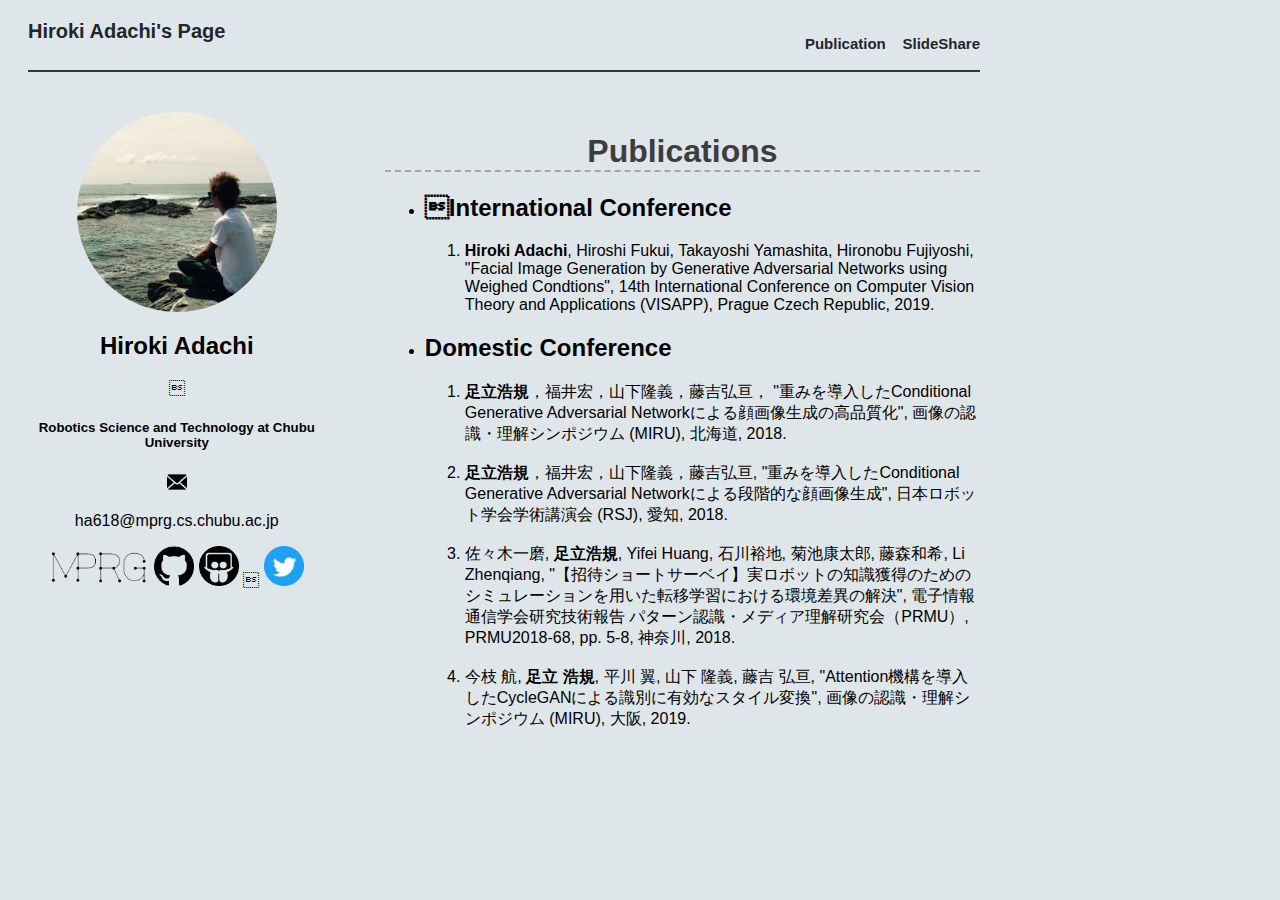
==== Publications.html @ 8cba9cc4 "change" ====
<!DOCTYPE html>
<html>
<head>
<meta charset="UTF-8">
<title>Publications</title>
<link rel="stylesheet" type="text/css" href="./css/style.css">
</head>
<body>

<div id="site-box">
  <div id="header">
    <div id="header-left">
      <a class="cp_link" href="./index.html">Hiroki Adachi's Page</a>
    </div>
    <div id="header-right">
      <ul style="list-style:none">
        <li style="display:inline"><a class="cp_link" href="./Publications.html">Publication</a></li>
        <li style="display:inline-block">&nbsp;&nbsp;</li>
        <li style="display:inline"><a class="cp_link" href="./SlideShare.html">SlideShare</a></li>
      </ul>
    </div>
  </div>

<div id="left-box">
  <center>
    <div class="box">
      <a href="./index.html">
        <img class="image" weight="300" height="300" src="./img/IMG_0479.jpg">
      </a>
    </div>
    <h2>Hiroki Adachi</h2>
    <h5>Robotics Science and Technology at Chubu University</h5>
    <img width=20 src="./img/Email.png">
      <p>ha618@mprg.cs.chubu.ac.jp</p>
    <a target="_blank" href="http://mprg.jp/"><img width=100 src="./img/mprg.png"></a>
    <a target="_blank" href="https://github.com/hirokiadachi"><img width=40 src="./img/github.png" alt="GitHub"></a>
    <a target="_blank" href="https://www.slideshare.net/ha618"><img width=40 src="./img/slideshare.png" alt="SlideShare"></a>
    <a target="_blank" href="https://twitter.com/hiroki_a618"><img width=40 src="./img/Twitter.png" alt="Twitter"></a>
  </center>
</div>

<div id="right-box">
  <h1><center>Publications</center></h1>
  <ul>
  <!------------------ International Conference ------------------->
  <li><h2>International Conference</h2></li>
    <ol>
      <li><b>Hiroki Adachi</b>, Hiroshi Fukui, Takayoshi Yamashita, Hironobu Fujiyoshi,
        "Facial Image Generation by Generative Adversarial Networks using Weighed Condtions",
        14th International Conference on Computer Vision Theory and Applications (VISAPP),
        Prague Czech Republic, 2019.</li>
    </ol>
  <!------------------- Domestic Conferecne ----------------------->
  <li><h2>Domestic Conference</h2></li>
    <ol>
      <li><b>足立浩規</b>，福井宏，山下隆義，藤吉弘亘，
          "重みを導入したConditional Generative Adversarial Networkによる顔画像生成の高品質化",
          画像の認識・理解シンポジウム (MIRU), 北海道, 2018.</li><br>
      <li><b>足立浩規</b>，福井宏，山下隆義，藤吉弘亘,
          "重みを導入したConditional Generative Adversarial Networkによる段階的な顔画像生成",
          日本ロボット学会学術講演会 (RSJ), 愛知, 2018.</li><br>
      <li>佐々木一磨, <b>足立浩規</b>, Yifei Huang, 石川裕地, 菊池康太郎, 藤森和希, Li Zhenqiang,
          "【招待ショートサーベイ】実ロボットの知識獲得のためのシミュレーションを用いた転移学習における環境差異の解決",
          電子情報通信学会研究技術報告 パターン認識・メディア理解研究会（PRMU）,
          PRMU2018-68, pp. 5-8, 神奈川, 2018.</li><br>
      <li>今枝 航, <b>足立 浩規</b>, 平川 翼, 山下 隆義, 藤吉 弘亘,
          "Attention機構を導入したCycleGANによる識別に有効なスタイル変換",
          画像の認識・理解シンポジウム (MIRU), 大阪, 2019.</li><br>
    </ol>
  <ul>
</div>
</div>
</body>
</html>
---- css/style.css ----
#site-box{width: 992px;}

body{
     background-color: #dfe6e9;
     text: #1e272e;
     font-family: "Hiragino Kaku Gothic ProN","メイリオ", sans-serif;
    }


#header{height: 50px;
        margin: 20px;
        text-align: center;
        border-bottom: 2px solid #2d3436
       }

#header-left{
             font-weight: 900;
             float: left;
             width: 40%;
             font-size: 20px;
             text-align: left;
             }

#header-right{
              font-weight: 900;
              float: right;
              width:40%;
              font-size: 15px;
              text-align: right;
             }


h1{
    color: #3d3d3d;
    border-bottom: dashed 2px #aaa69d;
    text-align: center;
  }

h4{
   text-align: left;
  }

a{
  text-decoration: none;
 }

.cp_link {
	       　display: inline-block;
	       　padding: 0.3em;
	         transition: .5s;
	         transform: scale(1);
           color: #1e272e;
         }

.cp_link:hover {
	transform: scale(1.15);
}

.box{
  width: 200px;
  height: 200px;
  position: relative;
  overflow: hidden;
  border-radius: 300px;
}

.image{
  position: absolute;
  top: 40%;
  left: 90%;
  transform: translate(-80%, -42%);
  border: 2px solid #2d3436;
  box-shadow: 0px 0px 20px -5px rgba(0, 0, 0, 0.8);
}

#image-box{
  float: left;
  width: 30%;
  height: 10px;
}

#left-box{
           float: left;
           width: 30%;
           margin: 20px;}

#right-box {
            float: right;
            width: 60%;
            margin: 20px;
           }

#icon {
       width: 50px;
       height: 50px;
      }

#slide{
       width: 60%;
       float: right;
       border: 2px dashed #aaa69d;
      }

img {transition: 0.2s;}
img:hover {opacity: 0.35;
           filter: alpha(opacity=70);
           -ms-filter: "alpha(opacity=70)";
          }
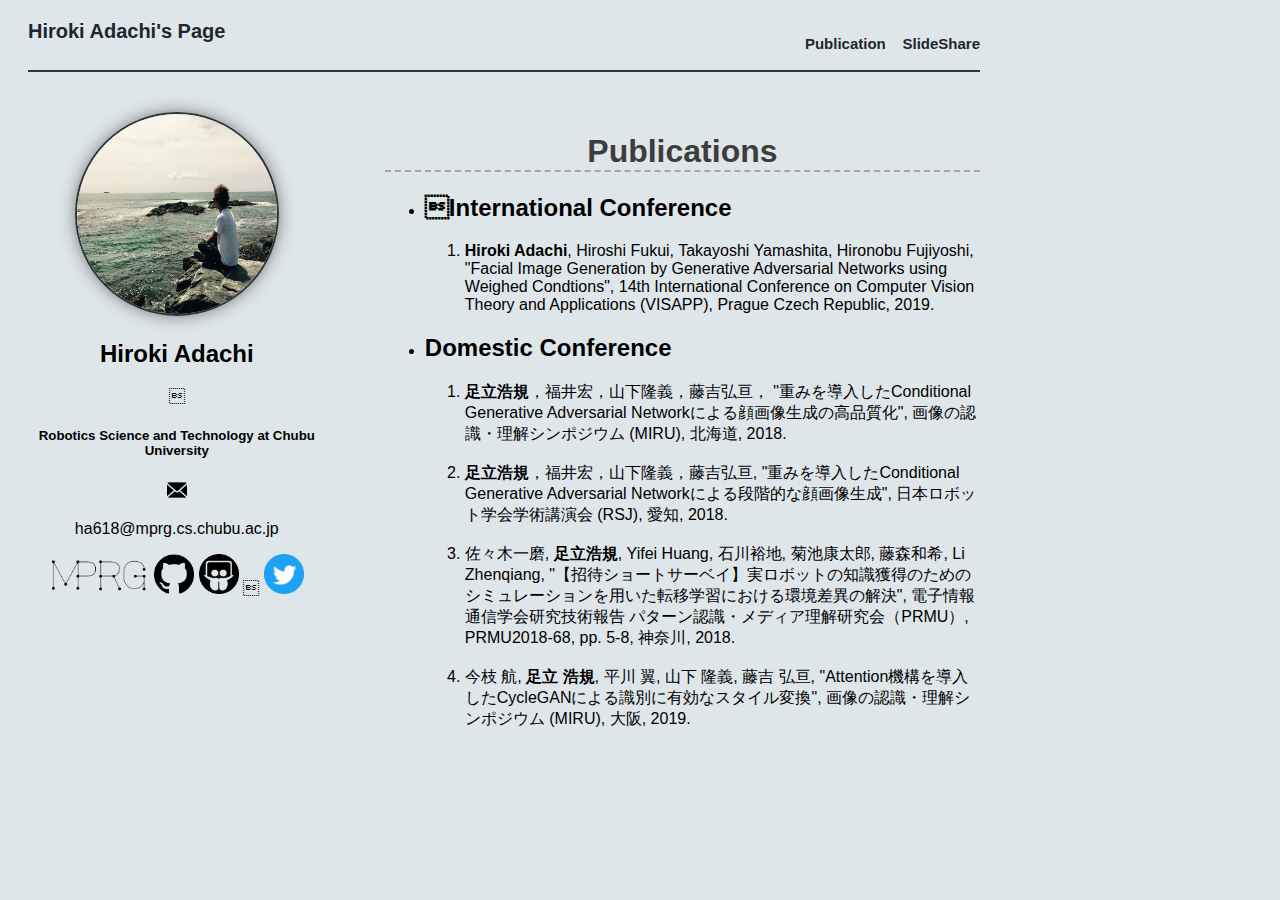
==== commit 8a2e55a3: "change" ====
--- a/Publications.html
+++ b/Publications.html
@@ -23,11 +23,9 @@
 
 <div id="left-box">
   <center>
-    <div class="box">
-      <a href="./index.html">
-        <img class="image" weight="300" height="300" src="./img/IMG_0479.jpg">
-      </a>
-    </div>
+    <a href="./index.html">
+      <img id="face-image" src="./img/IMG_0479.jpg">
+    </a>
     <h2>Hiroki Adachi</h2>
     <h5>Robotics Science and Technology at Chubu University</h5>
     <img width=20 src="./img/Email.png">
--- a/css/style.css
+++ b/css/style.css
@@ -79,6 +79,13 @@
   height: 10px;
 }
 
+#face-image{
+  width: 200px;
+  height: 200px;
+  border-radius: 50%;
+  border: 2px solid #2d3436;
+  box-shadow: 0px 0px 20px -5px rgba(0, 0, 0, 0.8);
+}
 #left-box{
            float: left;
            width: 30%;
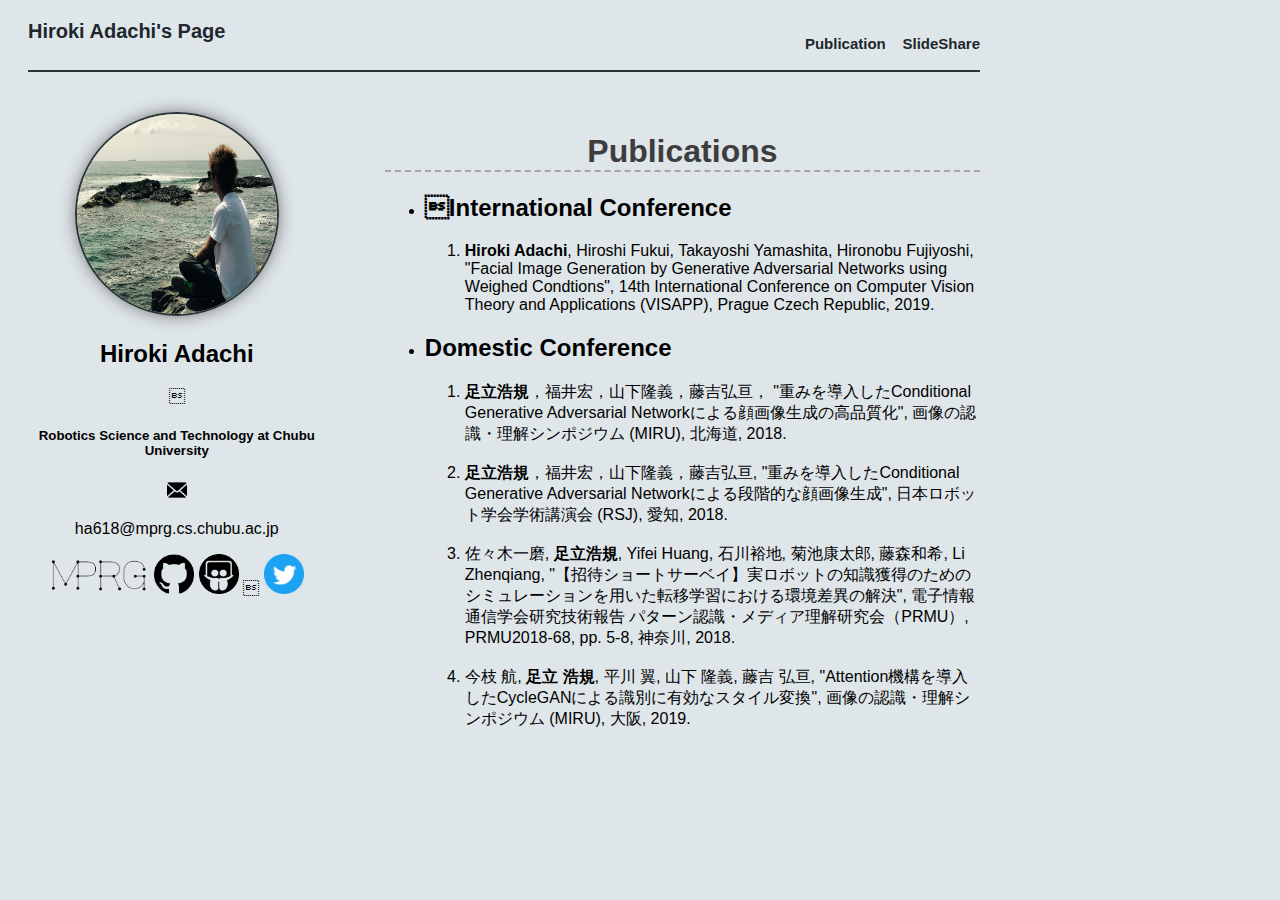
==== commit 66830f22: "change" ====
--- a/Publications.html
+++ b/Publications.html
@@ -24,7 +24,7 @@
 <div id="left-box">
   <center>
     <a href="./index.html">
-      <img id="face-image" src="./img/IMG_0479.jpg">
+      <img id="face-image" src="./img/web_page_image.png">
     </a>
     <h2>Hiroki Adachi</h2>
     <h5>Robotics Science and Technology at Chubu University</h5>
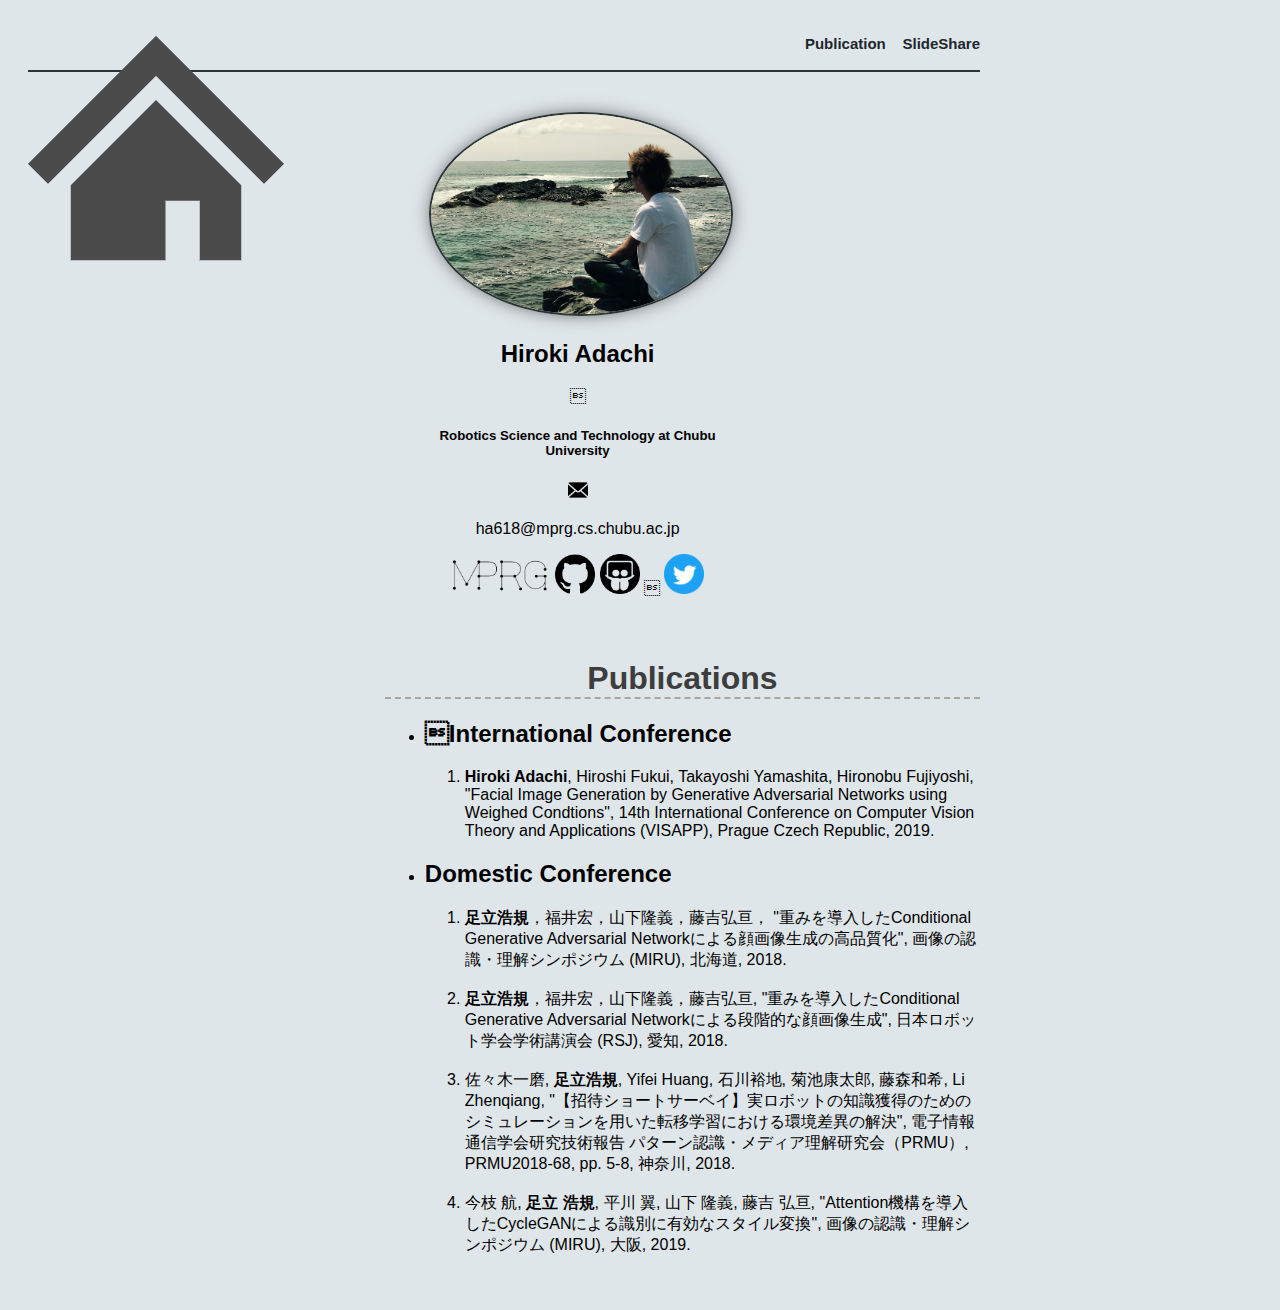
==== commit 6d037849: "update infomation" ====
--- a/Publications.html
+++ b/Publications.html
@@ -10,7 +10,9 @@
 <div id="site-box">
   <div id="header">
     <div id="header-left">
-      <a class="cp_link" href="./index.html">Hiroki Adachi's Page</a>
+      <a class="cp_link" href="./index.html">
+        <img id="home-icon" src="./img/Home_icon.png">
+      </a>
     </div>
     <div id="header-right">
       <ul style="list-style:none">
--- a/css/style.css
+++ b/css/style.css
@@ -80,7 +80,7 @@
 }
 
 #face-image{
-  width: 200px;
+  width: 300px;
   height: 200px;
   border-radius: 50%;
   border: 2px solid #2d3436;
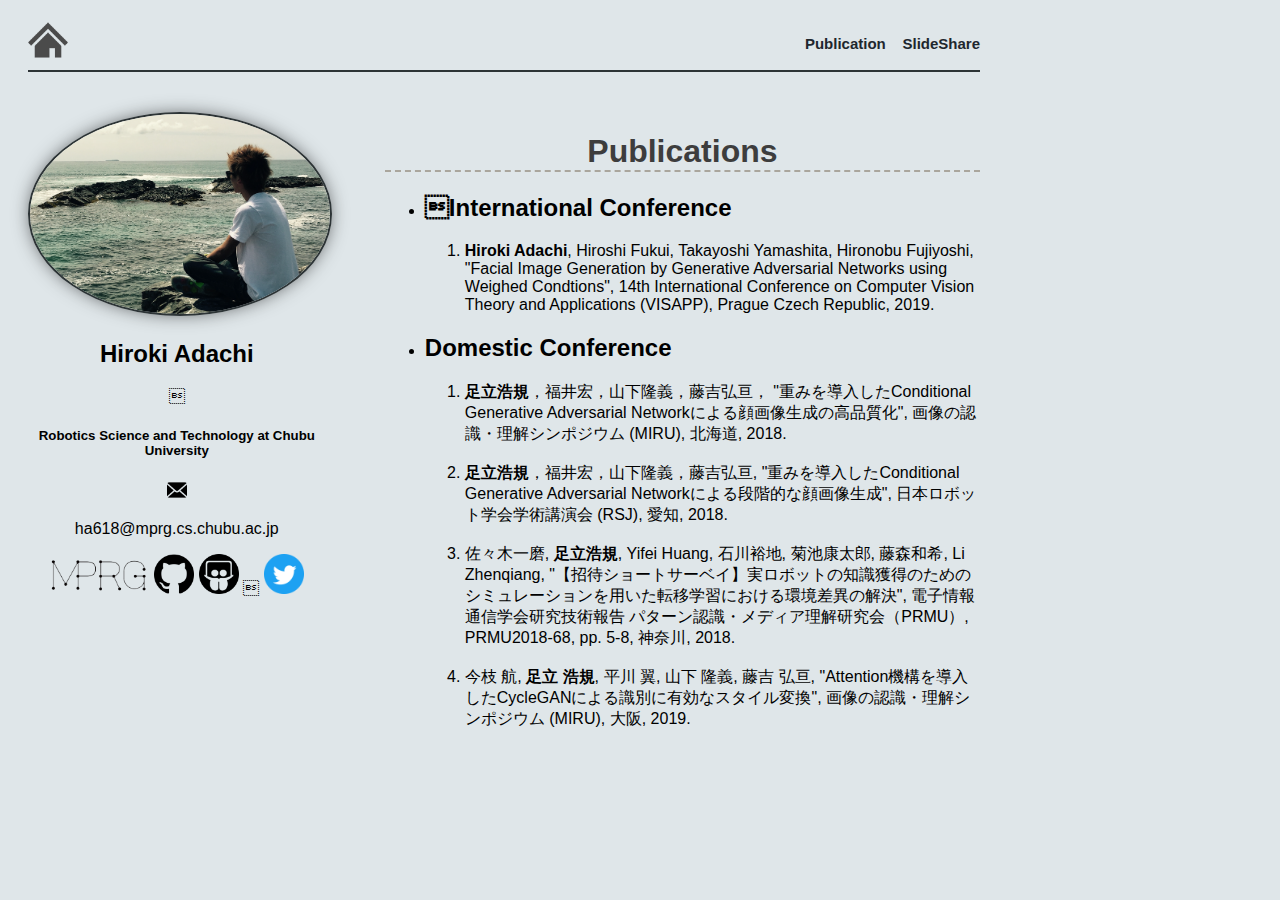
==== commit af8958f8: "edit icon size" ====
--- a/Publications.html
+++ b/Publications.html
@@ -11,7 +11,7 @@
   <div id="header">
     <div id="header-left">
       <a class="cp_link" href="./index.html">
-        <img id="home-icon" src="./img/Home_icon.png">
+        <img width=40 id="home-icon" src="./img/Home_icon.png">
       </a>
     </div>
     <div id="header-right">
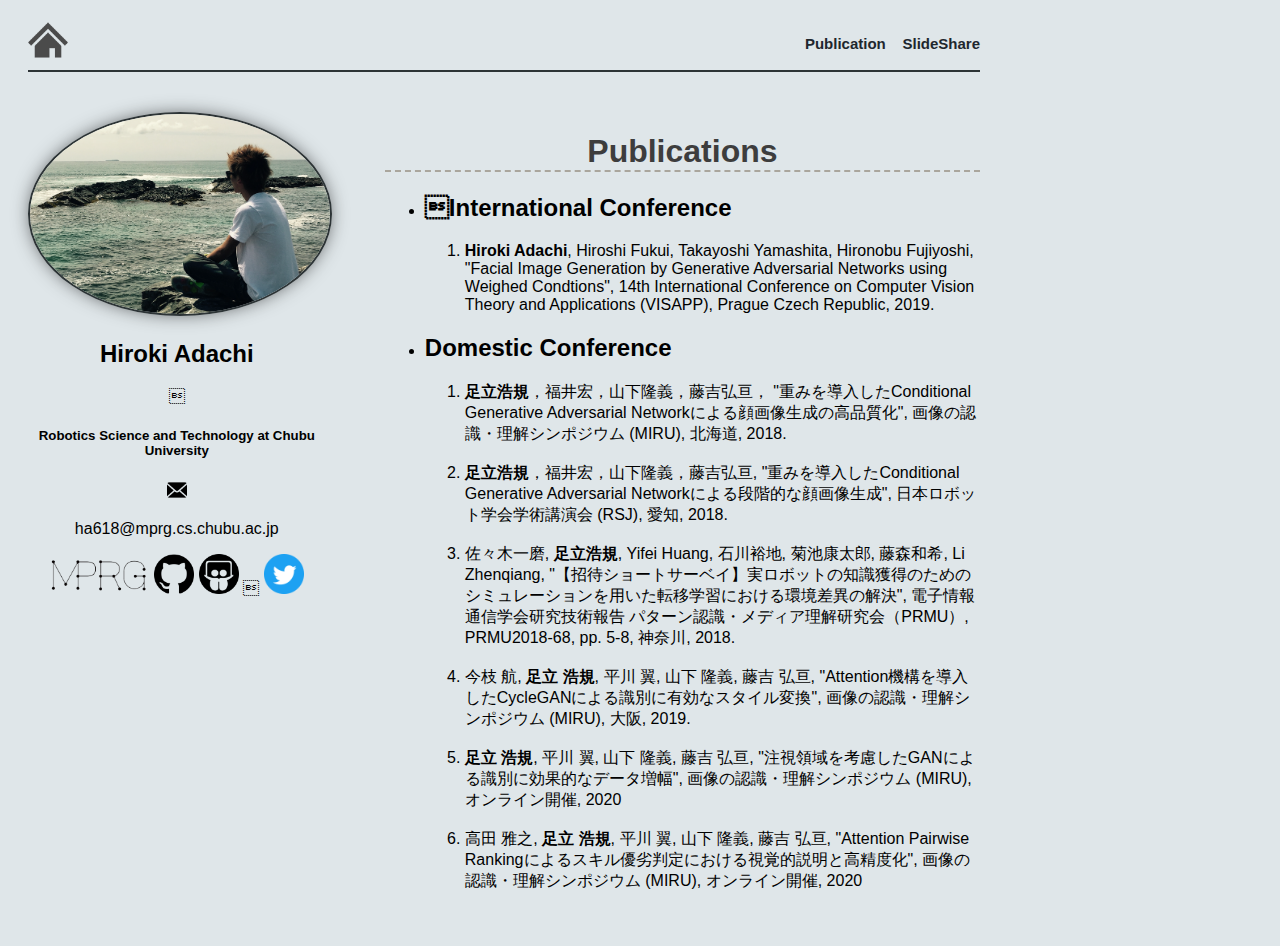
==== commit 30ab14cf: "updated" ====
--- a/Publications.html
+++ b/Publications.html
@@ -66,6 +66,12 @@
       <li>今枝 航, <b>足立 浩規</b>, 平川 翼, 山下 隆義, 藤吉 弘亘,
           "Attention機構を導入したCycleGANによる識別に有効なスタイル変換",
           画像の認識・理解シンポジウム (MIRU), 大阪, 2019.</li><br>
+      <li><b>足立 浩規</b>, 平川 翼, 山下 隆義, 藤吉 弘亘,
+      	  "注視領域を考慮したGANによる識別に効果的なデータ増幅",
+      	  画像の認識・理解シンポジウム (MIRU), オンライン開催, 2020</li><br>
+      <li>高田 雅之, <b>足立 浩規</b>, 平川 翼, 山下 隆義, 藤吉 弘亘,
+      	  "Attention Pairwise Rankingによるスキル優劣判定における視覚的説明と高精度化",
+      	  画像の認識・理解シンポジウム (MIRU), オンライン開催, 2020</li><br>
     </ol>
   <ul>
 </div>
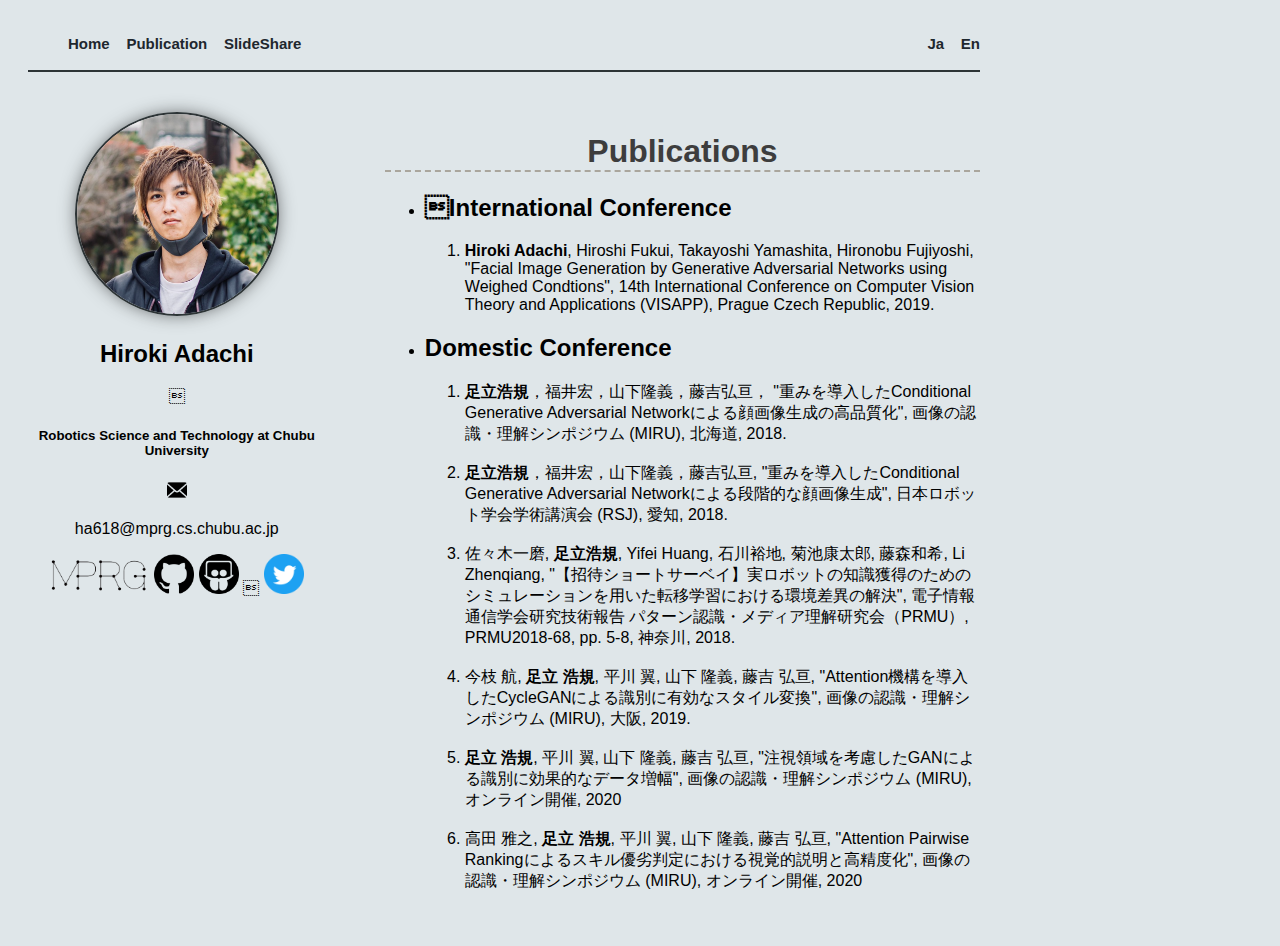
==== commit 2700130f: "[update] update profile" ====
--- a/Publications.html
+++ b/Publications.html
@@ -10,15 +10,19 @@
 <div id="site-box">
   <div id="header">
     <div id="header-left">
-      <a class="cp_link" href="./index.html">
-        <img width=40 id="home-icon" src="./img/Home_icon.png">
-      </a>
+      <ul style="list-style:none">
+        <li style="display:inline-block"><a class="cp_link" href="./index.html">Home</a></li>
+        <li style="display:inline-block">&nbsp;&nbsp;</li>
+        <li style="display:inline"><a class="cp_link" href="./Publications.html">Publication</a></li>
+        <li style="display:inline-block">&nbsp;&nbsp;</li>
+        <li style="display:inline"><a class="cp_link" href="./SlideShare.html">SlideShare</a></li>
+      </ul>
     </div>
     <div id="header-right">
       <ul style="list-style:none">
-        <li style="display:inline"><a class="cp_link" href="./Publications.html">Publication</a></li>
+        <li style="display:inline-block"><a class="cp_link" href="./index.html">Ja</a></li>
         <li style="display:inline-block">&nbsp;&nbsp;</li>
-        <li style="display:inline"><a class="cp_link" href="./SlideShare.html">SlideShare</a></li>
+        <li style="display:inline"><a class="cp_link" href="./Publications.html">En</a></li>
       </ul>
     </div>
   </div>
@@ -26,7 +30,7 @@
 <div id="left-box">
   <center>
     <a href="./index.html">
-      <img id="face-image" src="./img/web_page_image.png">
+      <img id="face-image" src="./img/profile_image.png">
     </a>
     <h2>Hiroki Adachi</h2>
     <h5>Robotics Science and Technology at Chubu University</h5>
--- a/css/style.css
+++ b/css/style.css
@@ -17,14 +17,14 @@
              font-weight: 900;
              float: left;
              width: 40%;
-             font-size: 20px;
+             font-size: 15px;
              text-align: left;
              }
 
 #header-right{
               font-weight: 900;
               float: right;
-              width:40%;
+              width: 40%;
               font-size: 15px;
               text-align: right;
              }
@@ -80,7 +80,7 @@
 }
 
 #face-image{
-  width: 300px;
+  width: 200px;
   height: 200px;
   border-radius: 50%;
   border: 2px solid #2d3436;
@@ -108,7 +108,7 @@
        border: 2px dashed #aaa69d;
       }
 
-img {transition: 0.2s;}
+img {transition: 0.5s;}
 img:hover {opacity: 0.35;
            filter: alpha(opacity=70);
            -ms-filter: "alpha(opacity=70)";
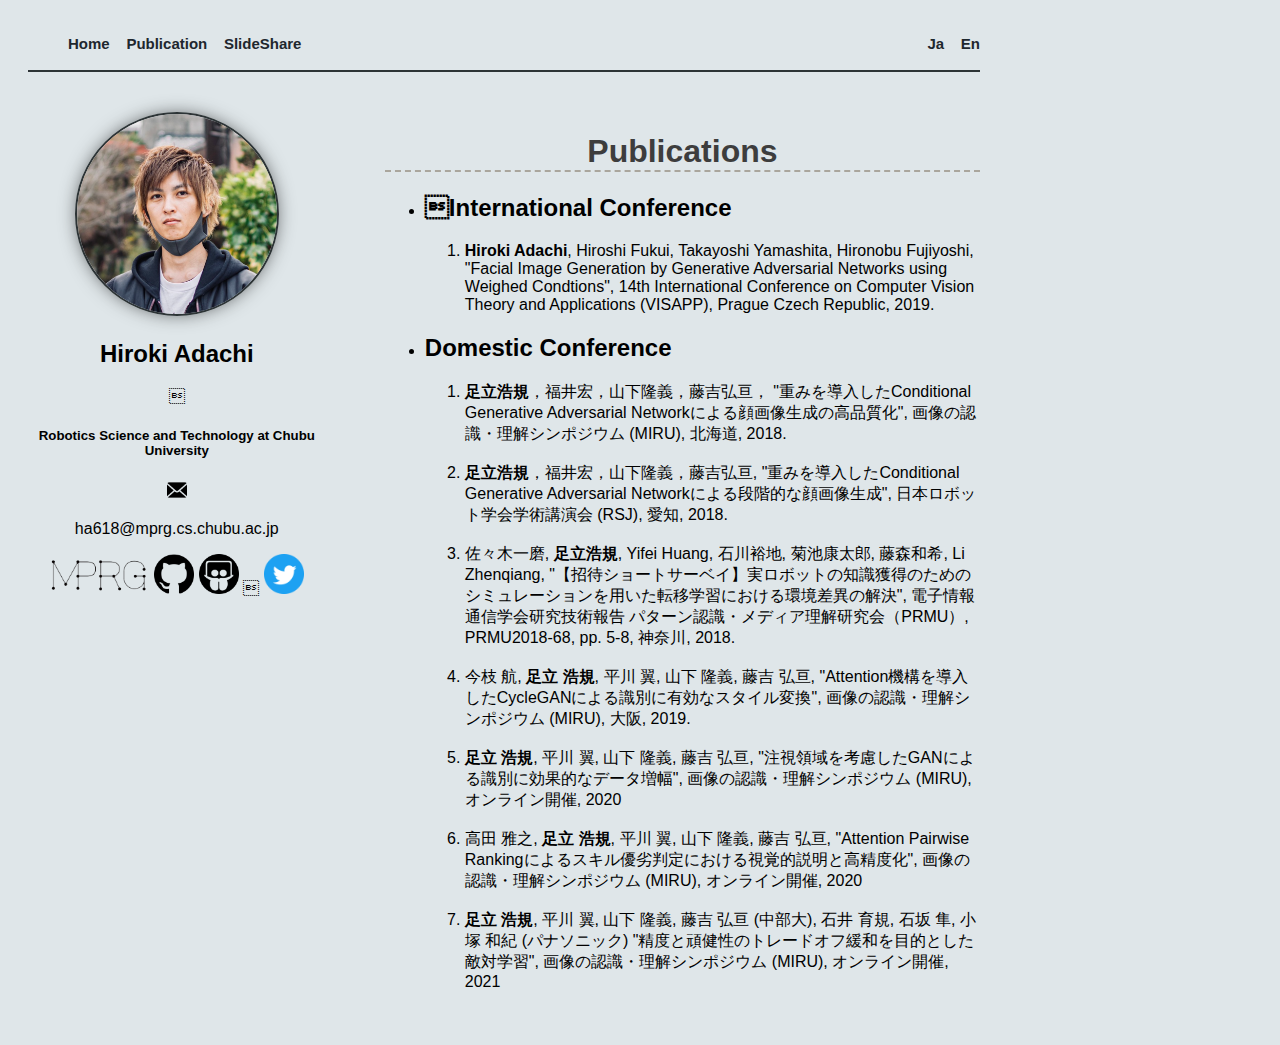
==== commit 3c642ae4: "Update publication" ====
--- a/Publications.html
+++ b/Publications.html
@@ -76,6 +76,9 @@
       <li>高田 雅之, <b>足立 浩規</b>, 平川 翼, 山下 隆義, 藤吉 弘亘,
       	  "Attention Pairwise Rankingによるスキル優劣判定における視覚的説明と高精度化",
       	  画像の認識・理解シンポジウム (MIRU), オンライン開催, 2020</li><br>
+      <li><b>足立 浩規</b>, 平川 翼, 山下 隆義, 藤吉 弘亘 (中部大), 石井 育規, 石坂 隼, 小塚 和紀 (パナソニック)
+          "精度と頑健性のトレードオフ緩和を目的とした敵対学習",
+          画像の認識・理解シンポジウム (MIRU), オンライン開催, 2021</li><br>
     </ol>
   <ul>
 </div>
